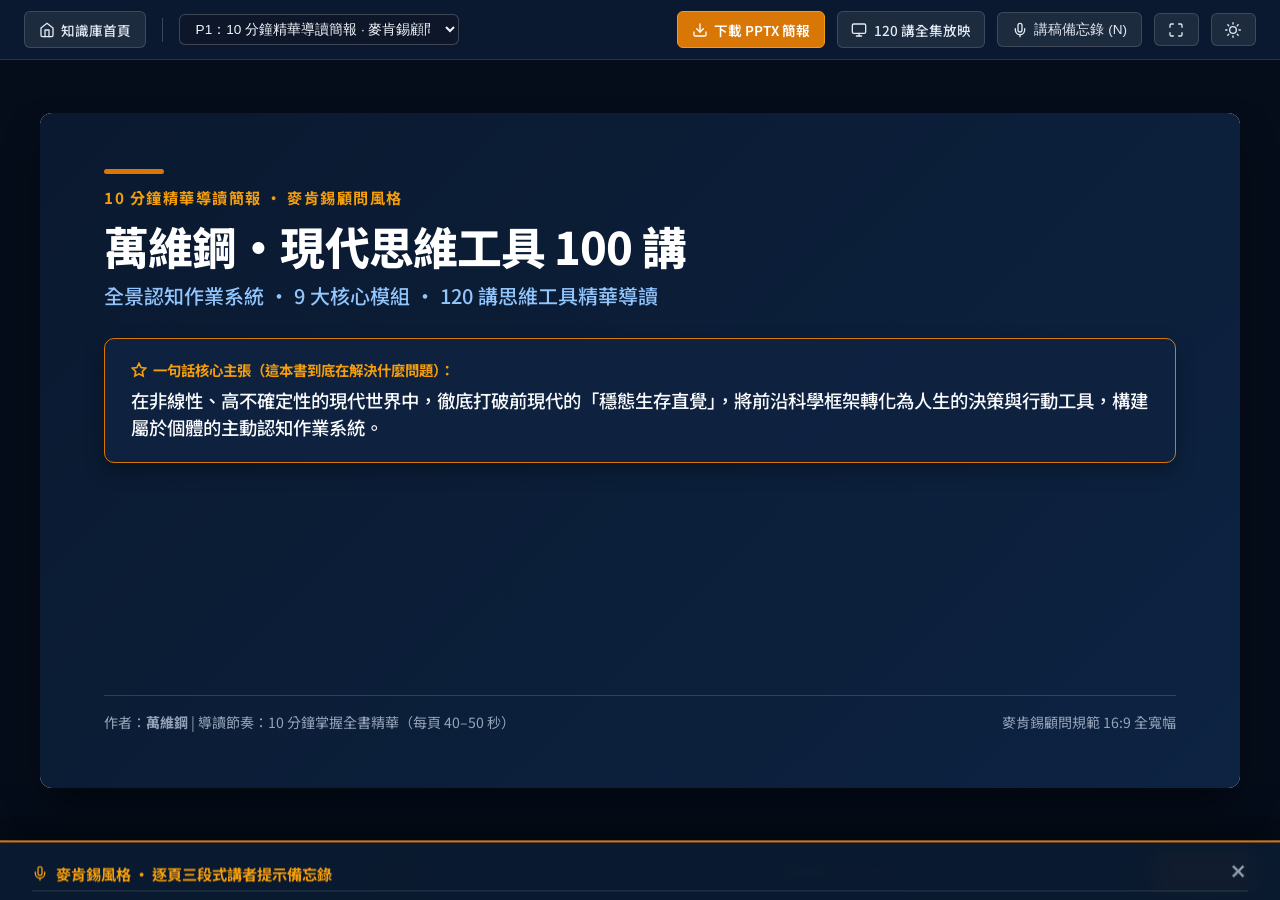
==== briefing.html @ cbb3736b "feat: Add McKinsey consulting 10-min briefing presentation (14 slides with notes) and enhanced porta" ====
<!DOCTYPE html>
<html lang="zh-TW" data-theme="dark">
<head>
  <meta charset="UTF-8">
  <meta name="viewport" content="width=device-width, initial-scale=1.0">
  <title>萬維鋼·現代思維工具 100 講 | 10 分鐘精華導讀簡報（麥肯錫顧問風格）</title>
  <meta name="description" content="依據麥肯錫顧問風格設計之 10 分鐘精華導讀簡報（14 頁精準架構）。涵蓋全書架構骨架、E01~E09 逐模組重點、論證脈絡串聯、總結落地行動與逐頁三段式講稿備忘錄。">

  <!-- Google Fonts -->
  <link rel="preconnect" href="https://fonts.googleapis.com">
  <link rel="preconnect" href="https://fonts.gstatic.com" crossorigin>
  <link href="https://fonts.googleapis.com/css2?family=Inter:wght@400;500;600;700;800&family=Noto+Sans+TC:wght@400;500;700;800&display=swap" rel="stylesheet">

  <!-- Briefing Styles -->
  <link rel="stylesheet" href="briefing.css?v=20261014">
</head>
<body class="briefing-body">

  <!-- Top Header Navigation -->
  <header class="briefing-header">
    <div class="header-left">
      <a href="index.html" class="btn-nav-action" title="返回知識庫首頁">
        <svg xmlns="http://www.w3.org/2000/svg" width="16" height="16" viewBox="0 0 24 24" fill="none" stroke="currentColor" stroke-width="2" stroke-linecap="round" stroke-linejoin="round"><path d="m3 9 9-7 9 7v11a2 2 0 0 1-2 2H5a2 2 0 0 1-2-2z"></path><polyline points="9 22 9 12 15 12 15 22"></polyline></svg>
        <span>知識庫首頁</span>
      </a>

      <div class="header-divider"></div>

      <!-- Quick Slide Selector Dropdown -->
      <select id="briefing-slide-select" class="slide-select" title="快速跳轉頁數">
        <!-- Injected via briefing.js -->
      </select>
    </div>

    <div class="header-right">
      <!-- Direct Download PPTX File -->
      <a href="wan_thinking_tools_100_briefing.pptx" download="wan_thinking_tools_100_briefing.pptx" class="btn-nav-action gold-highlight" title="直接下載 16:9 麥肯錫顧問風格 PPTX 檔案（含逐頁講稿備忘錄）">
        <svg xmlns="http://www.w3.org/2000/svg" width="16" height="16" viewBox="0 0 24 24" fill="none" stroke="currentColor" stroke-width="2" stroke-linecap="round" stroke-linejoin="round"><path d="M21 15v4a2 2 0 0 1-2 2H5a2 2 0 0 1-2-2v-4"></path><polyline points="7 10 12 15 17 10"></polyline><line x1="12" y1="15" x2="12" y2="3"></line></svg>
        <span>下載 PPTX 簡報</span>
      </a>

      <!-- Switch to 120-lecture Deep-dive system -->
      <a href="slides.html" class="btn-nav-action" title="切換至全 120 講雙軌沉浸式深研系統">
        <svg xmlns="http://www.w3.org/2000/svg" width="16" height="16" viewBox="0 0 24 24" fill="none" stroke="currentColor" stroke-width="2" stroke-linecap="round" stroke-linejoin="round"><rect x="2" y="3" width="20" height="14" rx="2" ry="2"></rect><line x1="8" y1="21" x2="16" y2="21"></line><line x1="12" y1="17" x2="12" y2="21"></line></svg>
        <span>120 講全集放映</span>
      </a>

      <!-- Toggle Speaker Notes (N) -->
      <button class="btn-nav-action" id="btn-toggle-notes" title="切換逐頁講稿備忘錄（快捷鍵 N）">
        <svg xmlns="http://www.w3.org/2000/svg" width="16" height="16" viewBox="0 0 24 24" fill="none" stroke="currentColor" stroke-width="2" stroke-linecap="round" stroke-linejoin="round"><path d="M12 2a3 3 0 0 0-3 3v7a3 3 0 0 0 6 0V5a3 3 0 0 0-3-3Z"></path><path d="M19 10v2a7 7 0 0 1-14 0v-2"></path><line x1="12" y1="19" x2="12" y2="22"></line></svg>
        <span>講稿備忘錄 (N)</span>
      </button>

      <!-- Fullscreen Toggle (F) -->
      <button class="btn-nav-action" id="btn-fullscreen" title="全螢幕放映 (F)">
        <svg xmlns="http://www.w3.org/2000/svg" width="16" height="16" viewBox="0 0 24 24" fill="none" stroke="currentColor" stroke-width="2" stroke-linecap="round" stroke-linejoin="round"><path d="M8 3H5a2 2 0 0 0-2 2v3m18 0V5a2 2 0 0 0-2-2h-3m0 18h3a2 2 0 0 0 2-2v-3M3 16v3a2 2 0 0 0 2 2h3"></path></svg>
      </button>

      <!-- Theme Toggle -->
      <button class="btn-nav-action" id="btn-theme" title="切換色彩模式">
        <svg xmlns="http://www.w3.org/2000/svg" width="16" height="16" viewBox="0 0 24 24" fill="none" stroke="currentColor" stroke-width="2" stroke-linecap="round" stroke-linejoin="round"><circle cx="12" cy="12" r="5"></circle><line x1="12" y1="1" x2="12" y2="3"></line><line x1="12" y1="21" x2="12" y2="23"></line><line x1="4.22" y1="4.22" x2="5.64" y2="5.64"></line><line x1="18.36" y1="18.36" x2="19.78" y2="19.78"></line><line x1="1" y1="12" x2="3" y2="12"></line><line x1="21" y1="12" x2="23" y2="12"></line><line x1="4.22" y1="19.78" x2="5.64" y2="18.36"></line><line x1="18.36" y1="5.64" x2="19.78" y2="4.22"></line></svg>
      </button>
    </div>
  </header>

  <!-- 16:9 Presentation Stage -->
  <main class="briefing-stage">
    <div class="slide-viewport" id="slide-viewport">
      <!-- Injected dynamically via briefing.js -->
    </div>
  </main>

  <!-- Bottom Interactive Presentation Controls Bar -->
  <footer class="briefing-footer">
    <div class="footer-left">
      <button class="footer-btn-nav" id="btn-prev" title="上一頁 (← / PageUp)">
        <svg xmlns="http://www.w3.org/2000/svg" width="16" height="16" viewBox="0 0 24 24" fill="none" stroke="currentColor" stroke-width="2.5" stroke-linecap="round" stroke-linejoin="round"><line x1="19" y1="12" x2="5" y2="12"></line><polyline points="12 19 5 12 12 5"></polyline></svg>
        <span>上一頁</span>
      </button>
    </div>

    <!-- Center: Progress Track & Page Badge -->
    <div class="footer-center">
      <div class="progress-track" id="progress-track" title="點選快速跳轉頁面">
        <div class="progress-fill" id="progress-fill" style="width: 7.14%;"></div>
      </div>
      <div class="progress-text" id="progress-text">第 01 頁 / 共 14 頁</div>
    </div>

    <div class="footer-right">
      <button class="footer-btn-nav primary" id="btn-next" title="下一頁 (→ / Space / PageDown)">
        <span>下一頁</span>
        <svg xmlns="http://www.w3.org/2000/svg" width="16" height="16" viewBox="0 0 24 24" fill="none" stroke="currentColor" stroke-width="2.5" stroke-linecap="round" stroke-linejoin="round"><line x1="5" y1="12" x2="19" y2="12"></line><polyline points="12 5 19 12 12 19"></polyline></svg>
      </button>
    </div>
  </footer>

  <!-- Floating Speaker Notes Drawer -->
  <aside class="speaker-notes-drawer" id="notes-drawer">
    <div class="notes-header">
      <div class="notes-title">
        <svg xmlns="http://www.w3.org/2000/svg" width="16" height="16" viewBox="0 0 24 24" fill="none" stroke="currentColor" stroke-width="2" stroke-linecap="round" stroke-linejoin="round"><path d="M12 2a3 3 0 0 0-3 3v7a3 3 0 0 0 6 0V5a3 3 0 0 0-3-3Z"></path><path d="M19 10v2a7 7 0 0 1-14 0v-2"></path><line x1="12" y1="19" x2="12" y2="22"></line></svg>
        <span>麥肯錫風格 · 逐頁三段式講者提示備忘錄</span>
      </div>
      <button class="btn-close-notes" id="btn-close-notes" title="收合講稿 (N)">✕</button>
    </div>
    <div class="notes-content-grid" id="notes-content-grid">
      <!-- Injected via briefing.js -->
    </div>
  </aside>

  <!-- Scripts -->
  <script src="briefing_data.js"></script>
  <script src="briefing.js"></script>
</body>
</html>
---- briefing.css ----
/* =====================================================================
   briefing.css — 麥肯錫顧問風格 10 分鐘精華導讀簡報系統樣式表
   配色：海軍藍 (#0A192F) + 中性灰階 (#F8FAFC, #64748B) + 琥珀金 (#D97706)
   ===================================================================== */

:root {
  --navy-dark: #0a192f;
  --navy-light: #1e3a8a;
  --accent-gold: #d97706;
  --accent-gold-light: #f59e0b;
  --accent-gold-bg: rgba(217, 119, 6, 0.12);
  --bg-primary: #0a192f;
  --bg-stage: #050d1a;
  --bg-card: #f8fafc;
  --bg-card-header: #edf2f7;
  --border-card: #cbd5e1;
  --text-main: #1f2937;
  --text-muted: #64748b;
  --text-light: #f8fafc;
  --card-shadow: 0 10px 25px -5px rgba(0, 0, 0, 0.15), 0 8px 10px -6px rgba(0, 0, 0, 0.1);
  --font-sans: 'Noto Sans TC', 'Inter', -apple-system, BlinkMacSystemFont, 'Segoe UI', Roboto, sans-serif;
  --transition: all 0.25s cubic-bezier(0.4, 0, 0.2, 1);
}

[data-theme="light"] {
  --bg-primary: #f1f5f9;
  --bg-stage: #e2e8f0;
  --bg-card: #ffffff;
  --bg-card-header: #f8fafc;
  --border-card: #cbd5e1;
  --text-main: #0f172a;
  --text-muted: #475569;
  --text-light: #0a192f;
}

* {
  margin: 0;
  padding: 0;
  box-sizing: border-box;
}

body.briefing-body {
  font-family: var(--font-sans);
  background-color: var(--bg-stage);
  color: var(--text-light);
  min-height: 100vh;
  display: flex;
  flex-direction: column;
  overflow-x: hidden;
  user-select: none;
}

/* 頂部導航列 */
.briefing-header {
  height: 60px;
  background-color: var(--navy-dark);
  border-bottom: 1px solid rgba(203, 213, 225, 0.15);
  display: flex;
  align-items: center;
  justify-content: space-between;
  padding: 0 1.5rem;
  z-index: 50;
  position: relative;
}

.header-left, .header-right {
  display: flex;
  align-items: center;
  gap: 0.75rem;
}

.btn-nav-action {
  display: inline-flex;
  align-items: center;
  gap: 0.4rem;
  padding: 0.45rem 0.85rem;
  border-radius: 6px;
  background: rgba(255, 255, 255, 0.08);
  color: #e2e8f0;
  border: 1px solid rgba(255, 255, 255, 0.15);
  font-size: 0.85rem;
  font-weight: 500;
  text-decoration: none;
  cursor: pointer;
  transition: var(--transition);
}

.btn-nav-action:hover {
  background: rgba(255, 255, 255, 0.16);
  color: #ffffff;
  border-color: rgba(255, 255, 255, 0.3);
}

.btn-nav-action.gold-highlight {
  background: var(--accent-gold);
  color: #ffffff;
  border-color: var(--accent-gold-light);
  font-weight: 600;
}

.btn-nav-action.gold-highlight:hover {
  background: #b45309;
}

.header-divider {
  width: 1px;
  height: 24px;
  background: rgba(255, 255, 255, 0.2);
  margin: 0 0.25rem;
}

.slide-select {
  background: rgba(15, 23, 42, 0.8);
  color: #f1f5f9;
  border: 1px solid rgba(255, 255, 255, 0.2);
  padding: 0.4rem 0.75rem;
  border-radius: 6px;
  font-size: 0.85rem;
  outline: none;
  cursor: pointer;
  max-width: 280px;
}

.slide-select:focus {
  border-color: var(--accent-gold);
}

/* 16:9 簡報舞台 */
.briefing-stage {
  flex: 1;
  display: flex;
  align-items: center;
  justify-content: center;
  padding: 1.5rem;
  position: relative;
  overflow: hidden;
}

.slide-viewport {
  width: 100%;
  max-width: 1200px;
  aspect-ratio: 16 / 9;
  background-color: #ffffff;
  border-radius: 12px;
  box-shadow: 0 20px 40px -10px rgba(0, 0, 0, 0.5);
  display: flex;
  flex-direction: column;
  position: relative;
  overflow: hidden;
  transition: var(--transition);
}

/* 封面樣式 */
.slide-cover-layout {
  width: 100%;
  height: 100%;
  background: linear-gradient(135deg, #0a192f 0%, #0d2342 100%);
  color: #ffffff;
  padding: 3.5rem 4rem;
  display: flex;
  flex-direction: column;
  justify-content: space-between;
  position: relative;
}

.cover-accent-bar {
  width: 60px;
  height: 5px;
  background: var(--accent-gold);
  border-radius: 3px;
  margin-bottom: 0.75rem;
}

.cover-category {
  font-size: 0.95rem;
  font-weight: 700;
  letter-spacing: 0.1em;
  color: var(--accent-gold-light);
  text-transform: uppercase;
  margin-bottom: 0.75rem;
}

.cover-title {
  font-size: 2.8rem;
  font-weight: 800;
  line-height: 1.15;
  color: #ffffff;
  margin-bottom: 0.6rem;
  letter-spacing: -0.02em;
}

.cover-subtitle {
  font-size: 1.25rem;
  font-weight: 500;
  color: #93c5fd;
  margin-bottom: 1.8rem;
}

.cover-claim-box {
  background: rgba(15, 35, 65, 0.85);
  border: 1.5px solid var(--accent-gold);
  border-radius: 10px;
  padding: 1.25rem 1.6rem;
  box-shadow: 0 8px 20px rgba(0, 0, 0, 0.3);
}

.cover-claim-label {
  font-size: 0.9rem;
  font-weight: 700;
  color: var(--accent-gold-light);
  margin-bottom: 0.4rem;
  display: flex;
  align-items: center;
  gap: 0.4rem;
}

.cover-claim-text {
  font-size: 1.15rem;
  line-height: 1.5;
  color: #f8fafc;
  font-weight: 500;
}

.cover-footer {
  display: flex;
  align-items: center;
  justify-content: space-between;
  border-top: 1px solid rgba(255, 255, 255, 0.15);
  padding-top: 1rem;
  font-size: 0.88rem;
  color: #94a3b8;
}

/* 內頁樣式 */
.slide-content-layout {
  width: 100%;
  height: 100%;
  background: #ffffff;
  color: var(--text-main);
  padding: 2.2rem 3rem;
  display: flex;
  flex-direction: column;
}

.slide-meta-row {
  display: flex;
  align-items: center;
  justify-content: space-between;
  margin-bottom: 0.35rem;
}

.slide-category-badge {
  font-size: 0.85rem;
  font-weight: 700;
  color: var(--accent-gold);
  letter-spacing: 0.05em;
  text-transform: uppercase;
}

.slide-page-badge {
  font-size: 0.85rem;
  font-weight: 700;
  color: var(--text-muted);
}

.slide-conclusion-title {
  font-size: 1.45rem;
  font-weight: 800;
  line-height: 1.35;
  color: var(--navy-dark);
  margin-bottom: 0.9rem;
  padding-bottom: 0.75rem;
  border-bottom: 2px solid #e2e8f0;
}

/* 卡片排版區 (支援 2~3 欄，金字塔支撐結構) */
.slide-cards-grid {
  flex: 1;
  display: grid;
  gap: 1.25rem;
  align-items: stretch;
}

.slide-cards-grid.cards-3 {
  grid-template-columns: repeat(3, 1fr);
}

.slide-cards-grid.cards-2 {
  grid-template-columns: repeat(2, 1fr);
}

.slide-card-item {
  background: var(--bg-card);
  border: 1px solid var(--border-card);
  border-radius: 8px;
  overflow: hidden;
  display: flex;
  flex-direction: column;
  box-shadow: 0 4px 6px -1px rgba(0, 0, 0, 0.05);
  transition: var(--transition);
}

.slide-card-item:hover {
  transform: translateY(-2px);
  box-shadow: 0 8px 15px -3px rgba(0, 0, 0, 0.08);
}

.card-top-stripe {
  height: 4px;
  background: var(--navy-light);
}

.slide-card-item:nth-child(2) .card-top-stripe {
  background: var(--accent-gold);
}

.card-inner-content {
  padding: 1.25rem 1.4rem;
  flex: 1;
  display: flex;
  flex-direction: column;
}

.card-heading {
  font-size: 1.1rem;
  font-weight: 700;
  color: var(--navy-light);
  margin-bottom: 0.85rem;
  display: flex;
  align-items: center;
  gap: 0.4rem;
}

.card-bullet-list {
  list-style: none;
  display: flex;
  flex-direction: column;
  gap: 0.75rem;
  flex: 1;
}

.card-bullet-point {
  font-size: 0.92rem;
  line-height: 1.5;
  color: var(--text-main);
  position: relative;
  padding-left: 1.1rem;
}

.card-bullet-point::before {
  content: "•";
  position: absolute;
  left: 0;
  color: var(--accent-gold);
  font-weight: bold;
  font-size: 1.2rem;
  line-height: 1;
}

/* 底部操作與進度條 */
.briefing-footer {
  height: 60px;
  background-color: var(--navy-dark);
  border-top: 1px solid rgba(203, 213, 225, 0.15);
  display: flex;
  align-items: center;
  justify-content: space-between;
  padding: 0 1.5rem;
  z-index: 40;
}

.footer-btn-nav {
  display: inline-flex;
  align-items: center;
  gap: 0.5rem;
  padding: 0.5rem 1.1rem;
  border-radius: 6px;
  border: 1px solid rgba(255, 255, 255, 0.2);
  background: rgba(255, 255, 255, 0.08);
  color: #ffffff;
  font-size: 0.9rem;
  font-weight: 600;
  cursor: pointer;
  transition: var(--transition);
}

.footer-btn-nav:hover:not(:disabled) {
  background: rgba(255, 255, 255, 0.18);
  border-color: rgba(255, 255, 255, 0.35);
}

.footer-btn-nav:disabled {
  opacity: 0.35;
  cursor: not-allowed;
}

.footer-btn-nav.primary {
  background: var(--accent-gold);
  border-color: var(--accent-gold-light);
}

.footer-btn-nav.primary:hover:not(:disabled) {
  background: #b45309;
}

.footer-center {
  flex: 1;
  max-width: 500px;
  display: flex;
  align-items: center;
  gap: 1rem;
  margin: 0 1.5rem;
}

.progress-track {
  flex: 1;
  height: 6px;
  background: rgba(255, 255, 255, 0.15);
  border-radius: 9999px;
  overflow: hidden;
  cursor: pointer;
}

.progress-fill {
  height: 100%;
  background: var(--accent-gold);
  border-radius: 9999px;
  transition: width 0.2s ease;
}

.progress-text {
  font-size: 0.85rem;
  font-weight: 600;
  color: #cbd5e1;
  white-space: nowrap;
}

/* 講者備忘稿抽屜 (Speaker Notes Drawer) */
.speaker-notes-drawer {
  position: fixed;
  bottom: 60px;
  left: 0;
  right: 0;
  background: rgba(10, 25, 47, 0.96);
  backdrop-filter: blur(12px);
  border-top: 2px solid var(--accent-gold);
  padding: 1.25rem 2rem;
  box-shadow: 0 -10px 30px rgba(0, 0, 0, 0.5);
  transform: translateY(100%);
  transition: transform 0.3s cubic-bezier(0.16, 1, 0.3, 1);
  z-index: 45;
  max-height: 280px;
  overflow-y: auto;
}

.speaker-notes-drawer.open {
  transform: translateY(0);
}

.notes-header {
  display: flex;
  align-items: center;
  justify-content: space-between;
  margin-bottom: 0.75rem;
  padding-bottom: 0.4rem;
  border-bottom: 1px solid rgba(255, 255, 255, 0.15);
}

.notes-title {
  font-size: 0.95rem;
  font-weight: 700;
  color: var(--accent-gold-light);
  display: flex;
  align-items: center;
  gap: 0.5rem;
}

.btn-close-notes {
  background: none;
  border: none;
  color: #94a3b8;
  font-size: 1.1rem;
  cursor: pointer;
}

.notes-content-grid {
  display: grid;
  grid-template-columns: repeat(3, 1fr);
  gap: 1.5rem;
}

.notes-section {
  background: rgba(255, 255, 255, 0.05);
  border: 1px solid rgba(255, 255, 255, 0.1);
  border-radius: 8px;
  padding: 0.85rem 1rem;
}

.notes-sec-title {
  font-size: 0.82rem;
  font-weight: 700;
  color: var(--accent-gold);
  margin-bottom: 0.4rem;
}

.notes-sec-body {
  font-size: 0.88rem;
  line-height: 1.5;
  color: #e2e8f0;
}

@media (max-width: 900px) {
  .slide-viewport {
    aspect-ratio: auto;
    min-height: 520px;
  }
  .slide-cards-grid.cards-3, .slide-cards-grid.cards-2 {
    grid-template-columns: 1fr;
  }
  .notes-content-grid {
    grid-template-columns: 1fr;
  }
  .header-left .slide-select {
    display: none;
  }
}
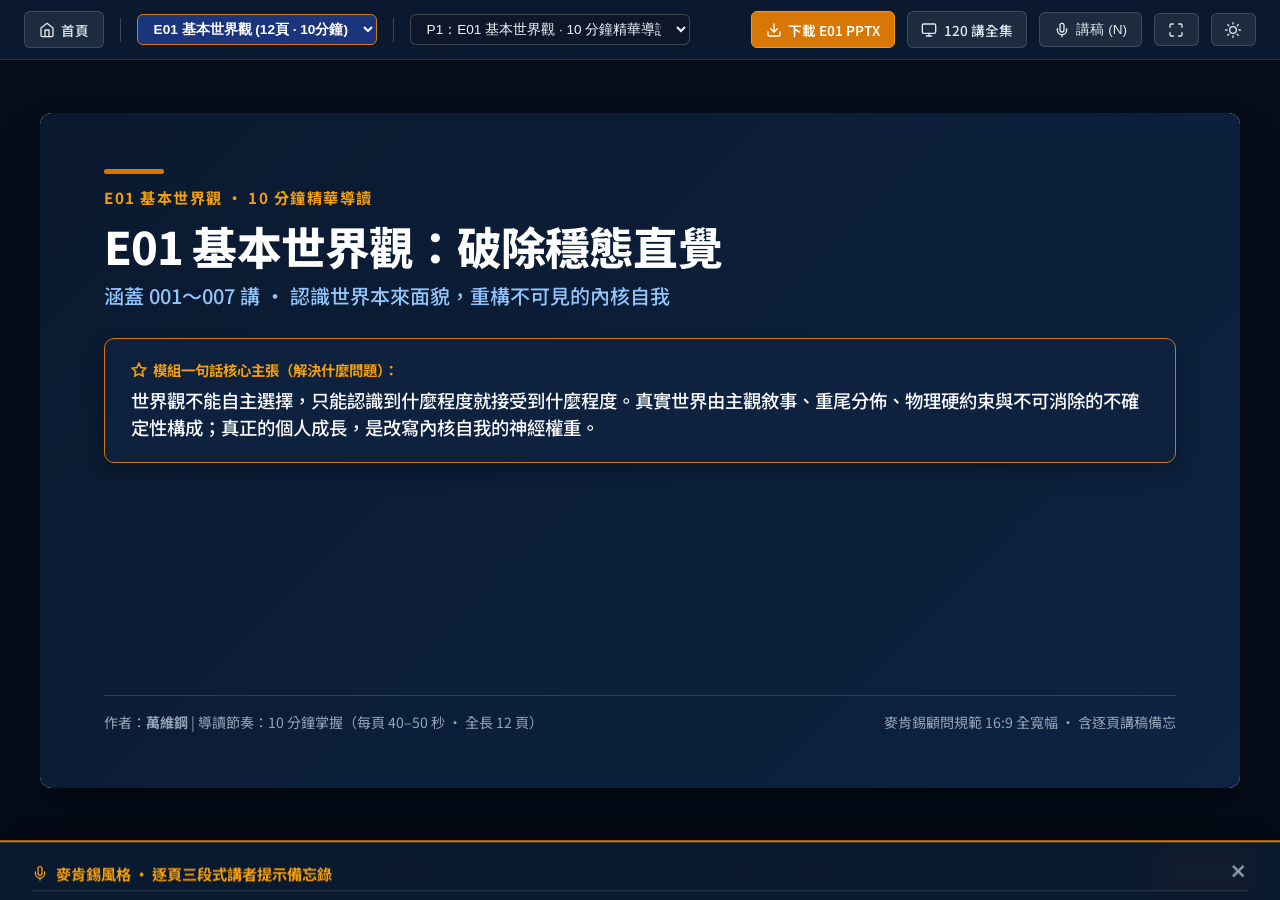
==== commit eb3a18a6: "feat: deliver standalone 10-minute briefing decks for all 9 modules with visual tables, redesign por" ====
--- a/briefing.html
+++ b/briefing.html
@@ -3,8 +3,8 @@
 <head>
   <meta charset="UTF-8">
   <meta name="viewport" content="width=device-width, initial-scale=1.0">
-  <title>萬維鋼·現代思維工具 100 講 | 10 分鐘精華導讀簡報（麥肯錫顧問風格）</title>
-  <meta name="description" content="依據麥肯錫顧問風格設計之 10 分鐘精華導讀簡報（14 頁精準架構）。涵蓋全書架構骨架、E01~E09 逐模組重點、論證脈絡串聯、總結落地行動與逐頁三段式講稿備忘錄。">
+  <title>萬維鋼·現代思維工具 100 講 | 10 分鐘獨立模組導讀簡報（麥肯錫顧問風格）</title>
+  <meta name="description" content="依據麥肯錫顧問風格設計之各模組 10 分鐘精華導讀簡報（E01～E09 獨立獨立 12–14 頁精準架構）。每頁配備金字塔行動標題、實體對比表格或矩陣、逐頁三段式講稿備忘錄與 PPTX 下載。">
 
   <!-- Google Fonts -->
   <link rel="preconnect" href="https://fonts.googleapis.com">
@@ -12,7 +12,7 @@
   <link href="https://fonts.googleapis.com/css2?family=Inter:wght@400;500;600;700;800&family=Noto+Sans+TC:wght@400;500;700;800&display=swap" rel="stylesheet">
 
   <!-- Briefing Styles -->
-  <link rel="stylesheet" href="briefing.css?v=20261014">
+  <link rel="stylesheet" href="briefing.css?v=20261015">
 </head>
 <body class="briefing-body">
 
@@ -21,8 +21,15 @@
     <div class="header-left">
       <a href="index.html" class="btn-nav-action" title="返回知識庫首頁">
         <svg xmlns="http://www.w3.org/2000/svg" width="16" height="16" viewBox="0 0 24 24" fill="none" stroke="currentColor" stroke-width="2" stroke-linecap="round" stroke-linejoin="round"><path d="m3 9 9-7 9 7v11a2 2 0 0 1-2 2H5a2 2 0 0 1-2-2z"></path><polyline points="9 22 9 12 15 12 15 22"></polyline></svg>
-        <span>知識庫首頁</span>
+        <span>首頁</span>
       </a>
+
+      <div class="header-divider"></div>
+
+      <!-- Module Selector Dropdown (E01 ~ E09) -->
+      <select id="briefing-module-select" class="module-select" title="切換 10 分鐘精華導讀模組 (E01～E09)">
+        <!-- Injected via briefing.js -->
+      </select>
 
       <div class="header-divider"></div>
 
@@ -33,22 +40,22 @@
     </div>
 
     <div class="header-right">
-      <!-- Direct Download PPTX File -->
-      <a href="wan_thinking_tools_100_briefing.pptx" download="wan_thinking_tools_100_briefing.pptx" class="btn-nav-action gold-highlight" title="直接下載 16:9 麥肯錫顧問風格 PPTX 檔案（含逐頁講稿備忘錄）">
+      <!-- Direct Download Active Module PPTX File -->
+      <a href="briefing_E01.pptx" download="briefing_E01.pptx" id="btn-download-pptx" class="btn-nav-action gold-highlight" title="直接下載當前模組 16:9 麥肯錫顧問風格 PPTX 檔案（含逐頁講稿備忘錄與實體表格）">
         <svg xmlns="http://www.w3.org/2000/svg" width="16" height="16" viewBox="0 0 24 24" fill="none" stroke="currentColor" stroke-width="2" stroke-linecap="round" stroke-linejoin="round"><path d="M21 15v4a2 2 0 0 1-2 2H5a2 2 0 0 1-2-2v-4"></path><polyline points="7 10 12 15 17 10"></polyline><line x1="12" y1="15" x2="12" y2="3"></line></svg>
-        <span>下載 PPTX 簡報</span>
+        <span id="btn-download-text">下載 E01 PPTX</span>
       </a>
 
       <!-- Switch to 120-lecture Deep-dive system -->
       <a href="slides.html" class="btn-nav-action" title="切換至全 120 講雙軌沉浸式深研系統">
         <svg xmlns="http://www.w3.org/2000/svg" width="16" height="16" viewBox="0 0 24 24" fill="none" stroke="currentColor" stroke-width="2" stroke-linecap="round" stroke-linejoin="round"><rect x="2" y="3" width="20" height="14" rx="2" ry="2"></rect><line x1="8" y1="21" x2="16" y2="21"></line><line x1="12" y1="17" x2="12" y2="21"></line></svg>
-        <span>120 講全集放映</span>
+        <span>120 講全集</span>
       </a>
 
       <!-- Toggle Speaker Notes (N) -->
       <button class="btn-nav-action" id="btn-toggle-notes" title="切換逐頁講稿備忘錄（快捷鍵 N）">
         <svg xmlns="http://www.w3.org/2000/svg" width="16" height="16" viewBox="0 0 24 24" fill="none" stroke="currentColor" stroke-width="2" stroke-linecap="round" stroke-linejoin="round"><path d="M12 2a3 3 0 0 0-3 3v7a3 3 0 0 0 6 0V5a3 3 0 0 0-3-3Z"></path><path d="M19 10v2a7 7 0 0 1-14 0v-2"></path><line x1="12" y1="19" x2="12" y2="22"></line></svg>
-        <span>講稿備忘錄 (N)</span>
+        <span>講稿 (N)</span>
       </button>
 
       <!-- Fullscreen Toggle (F) -->
@@ -84,7 +91,7 @@
       <div class="progress-track" id="progress-track" title="點選快速跳轉頁面">
         <div class="progress-fill" id="progress-fill" style="width: 7.14%;"></div>
       </div>
-      <div class="progress-text" id="progress-text">第 01 頁 / 共 14 頁</div>
+      <div class="progress-text" id="progress-text">第 01 頁 / 共 12 頁</div>
     </div>
 
     <div class="footer-right">
@@ -110,7 +117,7 @@
   </aside>
 
   <!-- Scripts -->
-  <script src="briefing_data.js"></script>
-  <script src="briefing.js"></script>
+  <script src="briefing_modules_data.js"></script>
+  <script src="briefing.js?v=20261015"></script>
 </body>
 </html>
--- a/briefing.css
+++ b/briefing.css
@@ -109,6 +109,23 @@
   margin: 0 0.25rem;
 }
 
+.module-select {
+  background: rgba(30, 58, 138, 0.85);
+  color: #ffffff;
+  border: 1px solid var(--accent-gold);
+  padding: 0.4rem 0.75rem;
+  border-radius: 6px;
+  font-size: 0.85rem;
+  font-weight: 700;
+  outline: none;
+  cursor: pointer;
+  max-width: 240px;
+}
+
+.module-select:focus {
+  border-color: #f59e0b;
+}
+
 .slide-select {
   background: rgba(15, 23, 42, 0.8);
   color: #f1f5f9;
@@ -287,6 +304,97 @@
 
 .slide-cards-grid.cards-2 {
   grid-template-columns: repeat(2, 1fr);
+}
+
+/* 雙欄佈局 (左卡片要點，右實體表格) */
+.slide-split-grid {
+  display: grid;
+  grid-template-columns: 1fr 1.18fr;
+  gap: 1.25rem;
+  flex: 1;
+  min-height: 0;
+  overflow: hidden;
+}
+
+.slide-left-col {
+  display: flex;
+  flex-direction: column;
+  gap: 0.85rem;
+  overflow-y: auto;
+}
+
+.slide-right-col {
+  display: flex;
+  flex-direction: column;
+  min-height: 0;
+}
+
+.visual-table-card {
+  background: var(--bg-card);
+  border: 1px solid var(--border-card);
+  border-radius: 8px;
+  overflow: hidden;
+  box-shadow: 0 4px 12px rgba(0, 0, 0, 0.05);
+  display: flex;
+  flex-direction: column;
+  height: 100%;
+}
+
+.visual-table-header {
+  background: var(--navy-dark);
+  color: var(--accent-gold);
+  padding: 0.6rem 1rem;
+  font-size: 0.92rem;
+  font-weight: 700;
+  display: flex;
+  align-items: center;
+  gap: 0.5rem;
+  border-bottom: 2px solid var(--accent-gold);
+}
+
+.visual-table-container {
+  flex: 1;
+  overflow-y: auto;
+  padding: 0.25rem;
+}
+
+.visual-table {
+  width: 100%;
+  border-collapse: collapse;
+  font-size: 0.84rem;
+  text-align: left;
+}
+
+.visual-table th {
+  background: #0f2341;
+  color: #ffffff;
+  font-weight: 700;
+  padding: 0.6rem 0.75rem;
+  border: 1px solid #1e3a8a;
+  position: sticky;
+  top: 0;
+  z-index: 1;
+}
+
+.visual-table td {
+  padding: 0.55rem 0.75rem;
+  border: 1px solid #e2e8f0;
+  color: var(--text-main);
+  line-height: 1.45;
+}
+
+.visual-table tr:nth-child(even) td {
+  background-color: #f8fafc;
+}
+
+.visual-table td.td-highlight {
+  font-weight: 700;
+  color: var(--navy-light);
+  background-color: #f1f5f9;
+}
+
+.card-top-stripe.gold-stripe {
+  background: var(--accent-gold) !important;
 }
 
 .slide-card-item {
